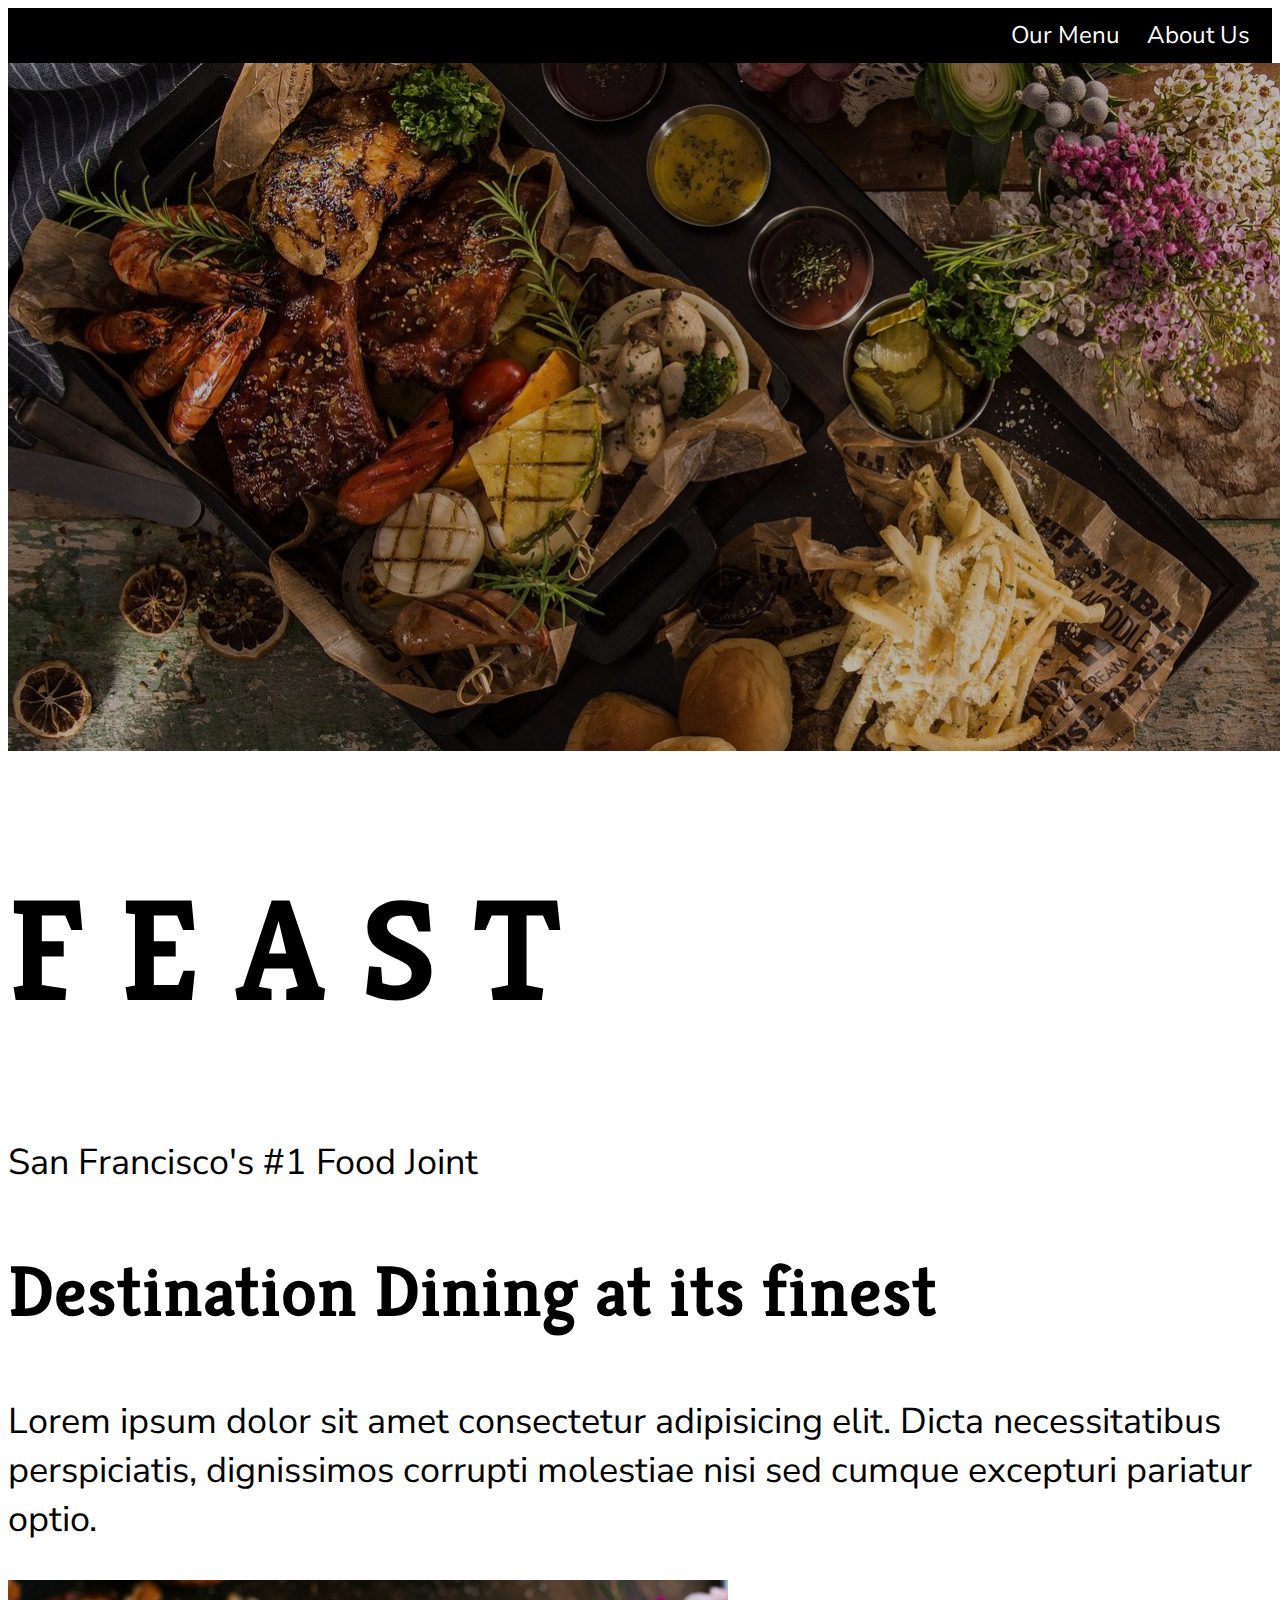
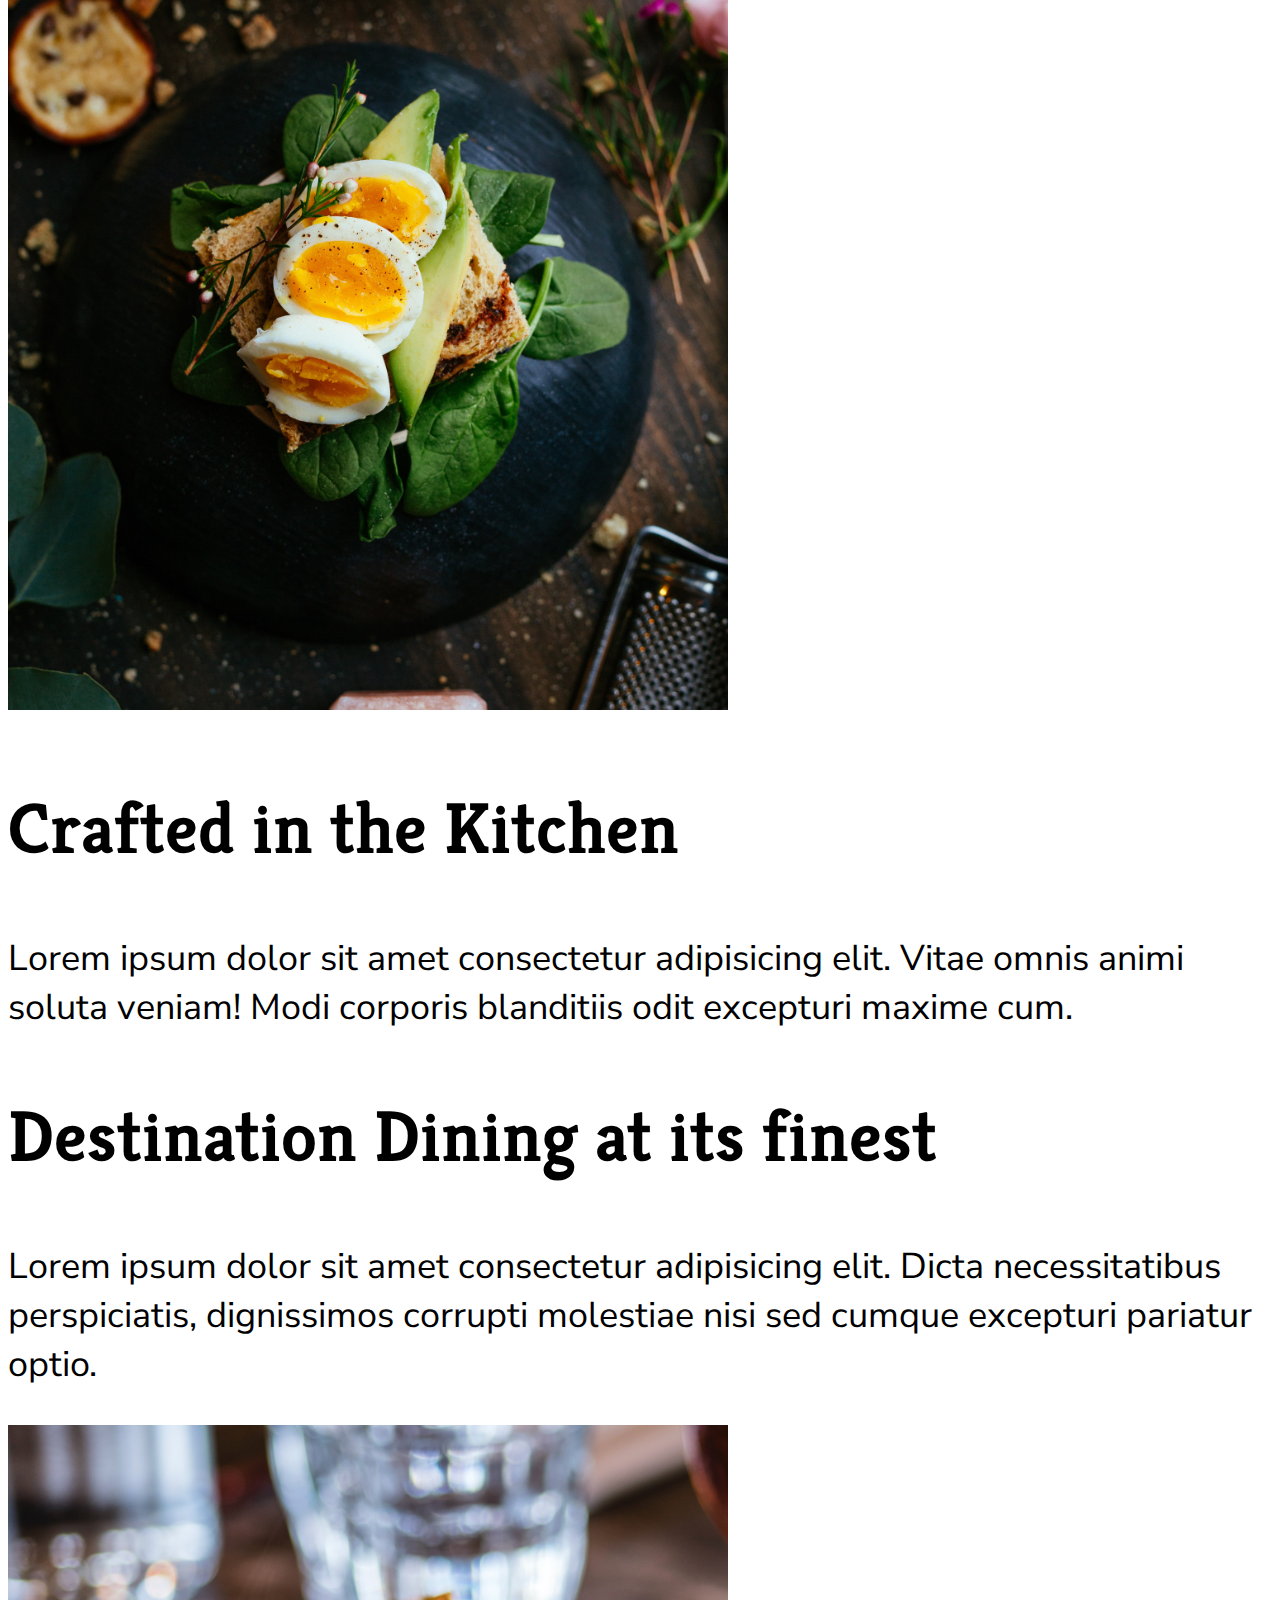
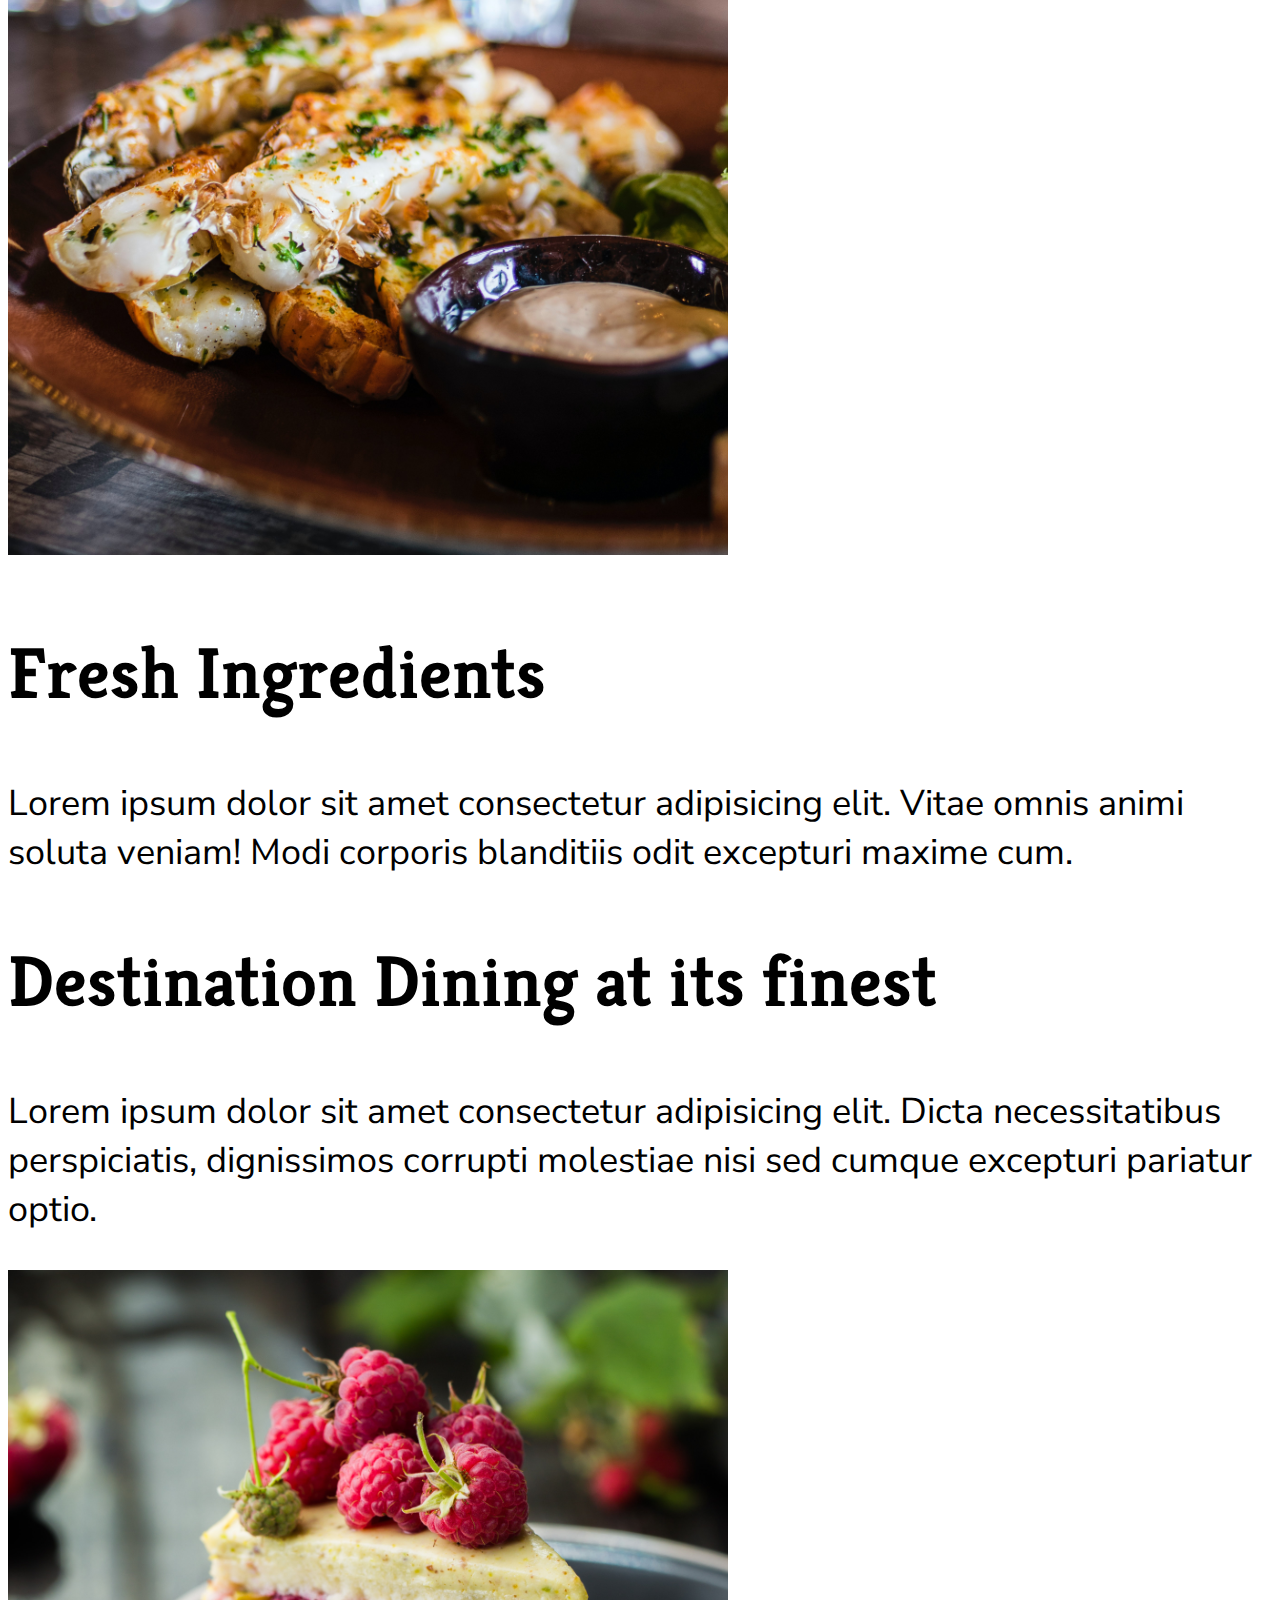
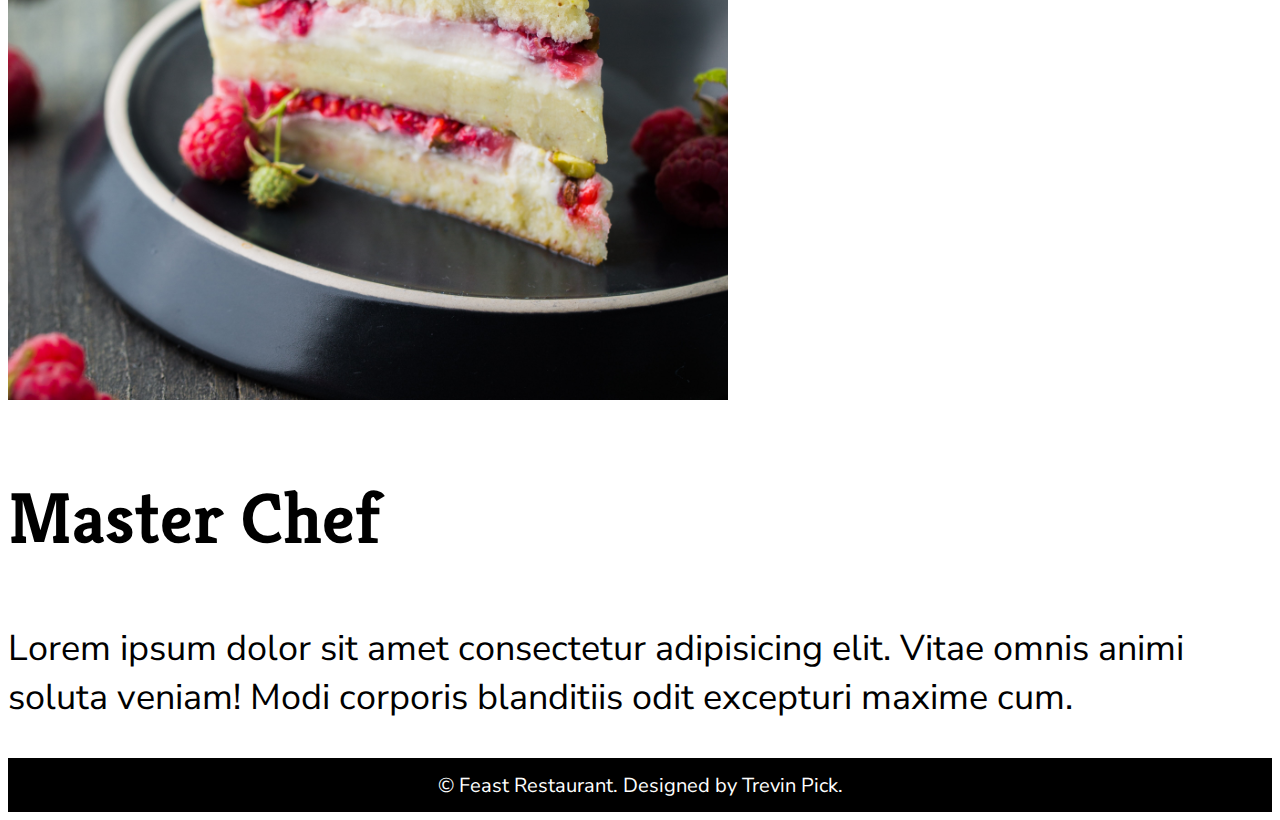
==== index.html @ 68273141 "initial version" ====
<!DOCTYPE html>
<html lang="en">

<head>
    <meta charset="utf-8">
    <meta name="viewport" content="width=device-width, initial-scale=1">
    <meta name="description" content="sample description">
    <meta name="author" content="sample author">
    <title>Feast Restaurant</title>
    <link rel="icon" href="images/favicon.ico">
    <link rel="stylesheet" href="css/site.css">
    <link rel="preconnect" href="https://fonts.googleapis.com">
    <link rel="preconnect" href="https://fonts.gstatic.com" crossorigin>
    <link href="https://fonts.googleapis.com/css2?family=Montserrat:ital@0;1&display=swap" rel="stylesheet">
</head>

<body>
    <header>
        <nav>
            <a href="menu.html">Our Menu</a>
            <a href="about.html">About Us</a>
        </nav>
    </header>

    <main>

        <div clase="hero">
            <img src="images/Hero Image.png" alt="A tabletop of delicious food">
        <div class="hero-text">
            <h1>Feast</h1>
            <p>San Francisco's #1 Food Joint</p>
        </div>
        <div>
            <h2>Destination Dining at its finest</h2>
            <p>Lorem ipsum dolor sit amet consectetur adipisicing elit. Dicta necessitatibus perspiciatis, dignissimos
                corrupti molestiae nisi sed cumque excepturi pariatur optio.</p>
        </div>
        <div>
            <img src="images/Crafted in the Kitchen.png"
                alt="A plate of spinach with toast, avocado, and eggs prested as art.">
            <div>
                <h2>Crafted in the Kitchen</h2>
                <p>Lorem ipsum dolor sit amet consectetur adipisicing elit. Vitae omnis animi soluta veniam! Modi
                    corporis blanditiis odit excepturi maxime cum.</p>
            </div>
        </div>
        <div>
            <h2>Destination Dining at its finest</h2>
            <p>Lorem ipsum dolor sit amet consectetur adipisicing elit. Dicta necessitatibus perspiciatis, dignissimos
                corrupti molestiae nisi sed cumque excepturi pariatur optio.</p>
        </div>
        <div>
            <img src="images/Fresh Ingredients.png" alt="A plate of delicious seafood with greens and dipping sauce.">
            <div>
                <h2>Fresh Ingredients</h2>
                <p>Lorem ipsum dolor sit amet consectetur adipisicing elit. Vitae omnis animi soluta veniam! Modi
                    corporis blanditiis odit excepturi maxime cum.</p>
            </div>
        </div>
        <div>
            <h2>Destination Dining at its finest</h2>
            <p>Lorem ipsum dolor sit amet consectetur adipisicing elit. Dicta necessitatibus perspiciatis, dignissimos
                corrupti molestiae nisi sed cumque excepturi pariatur optio.</p>
        </div>
        <div>
            <img src="images/Master Chef.png" alt="Raspberry layer cake on a fancy plate.">
            <div>
                <h2>Master Chef</h2>
                <p>Lorem ipsum dolor sit amet consectetur adipisicing elit. Vitae omnis animi soluta veniam! Modi
                    corporis blanditiis odit excepturi maxime cum.</p>
            </div>
        </div>
    </div>
    </main>

    <footer>
        <small class="sample-footer">&copy; Feast Restaurant. Designed by Trevin Pick.</small>
    </footer>

    <script src="js/scripts.js"></script>

</body>

</html>
---- css/site.css ----
@import url('https://fonts.googleapis.com/css2?family=Kreon&family=Nunito+Sans&display=swap');

h1 {font-size: 144px;font-family: 'Kreon', serif;}

h2 {font-size: 72px;font-family: 'Kreon', serif;}

html {font-size: 36px;font-family: 'Nunito Sans', sans-serif;}

header {font-size:.67rem;}
footer {font-size: .67rem;}

h1 {
    text-transform: uppercase;
    letter-spacing: 1rem;
}

header {
    background-color: black;
    text-align: right;
    padding: .3rem;
}

header a {
    color:white;
    text-decoration: none;
    padding: .3rem;
}

footer {
    color:white;
    background-color:black;
    text-align: center;
    padding:.3rem;
}
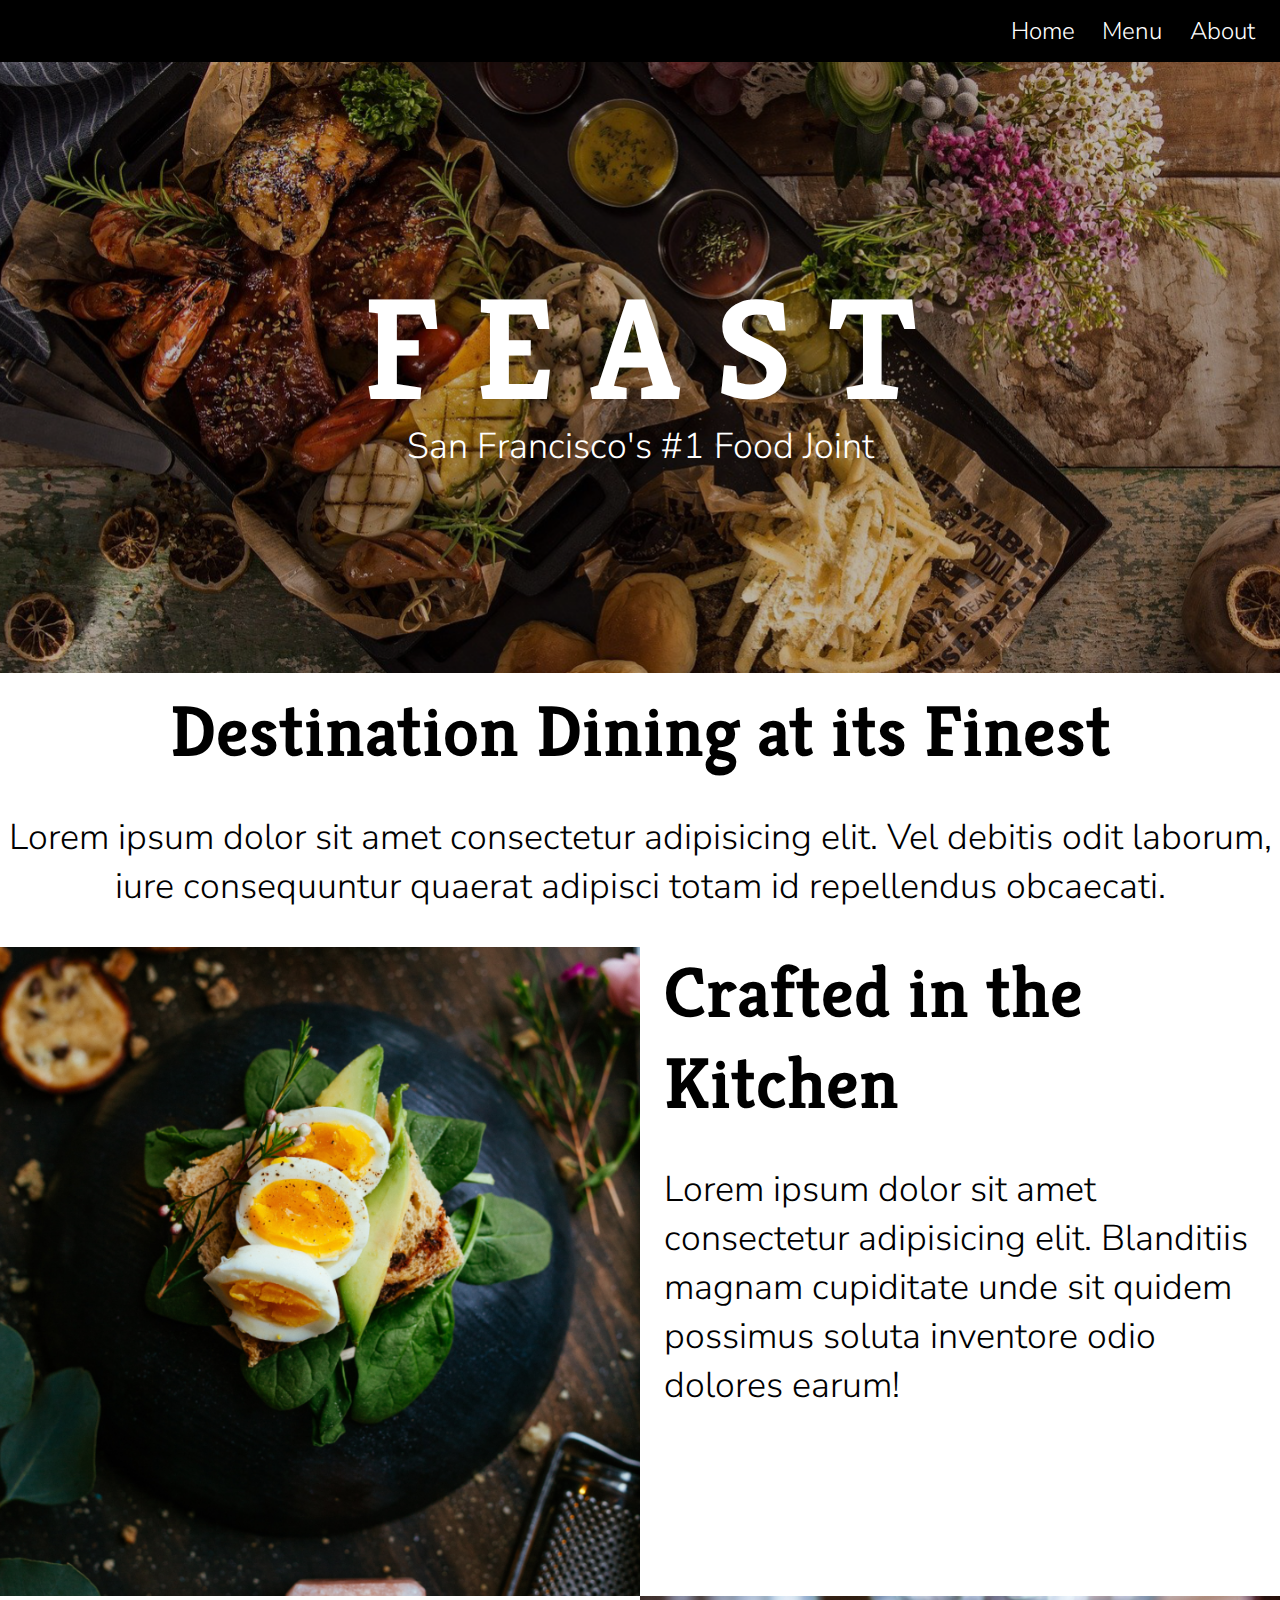
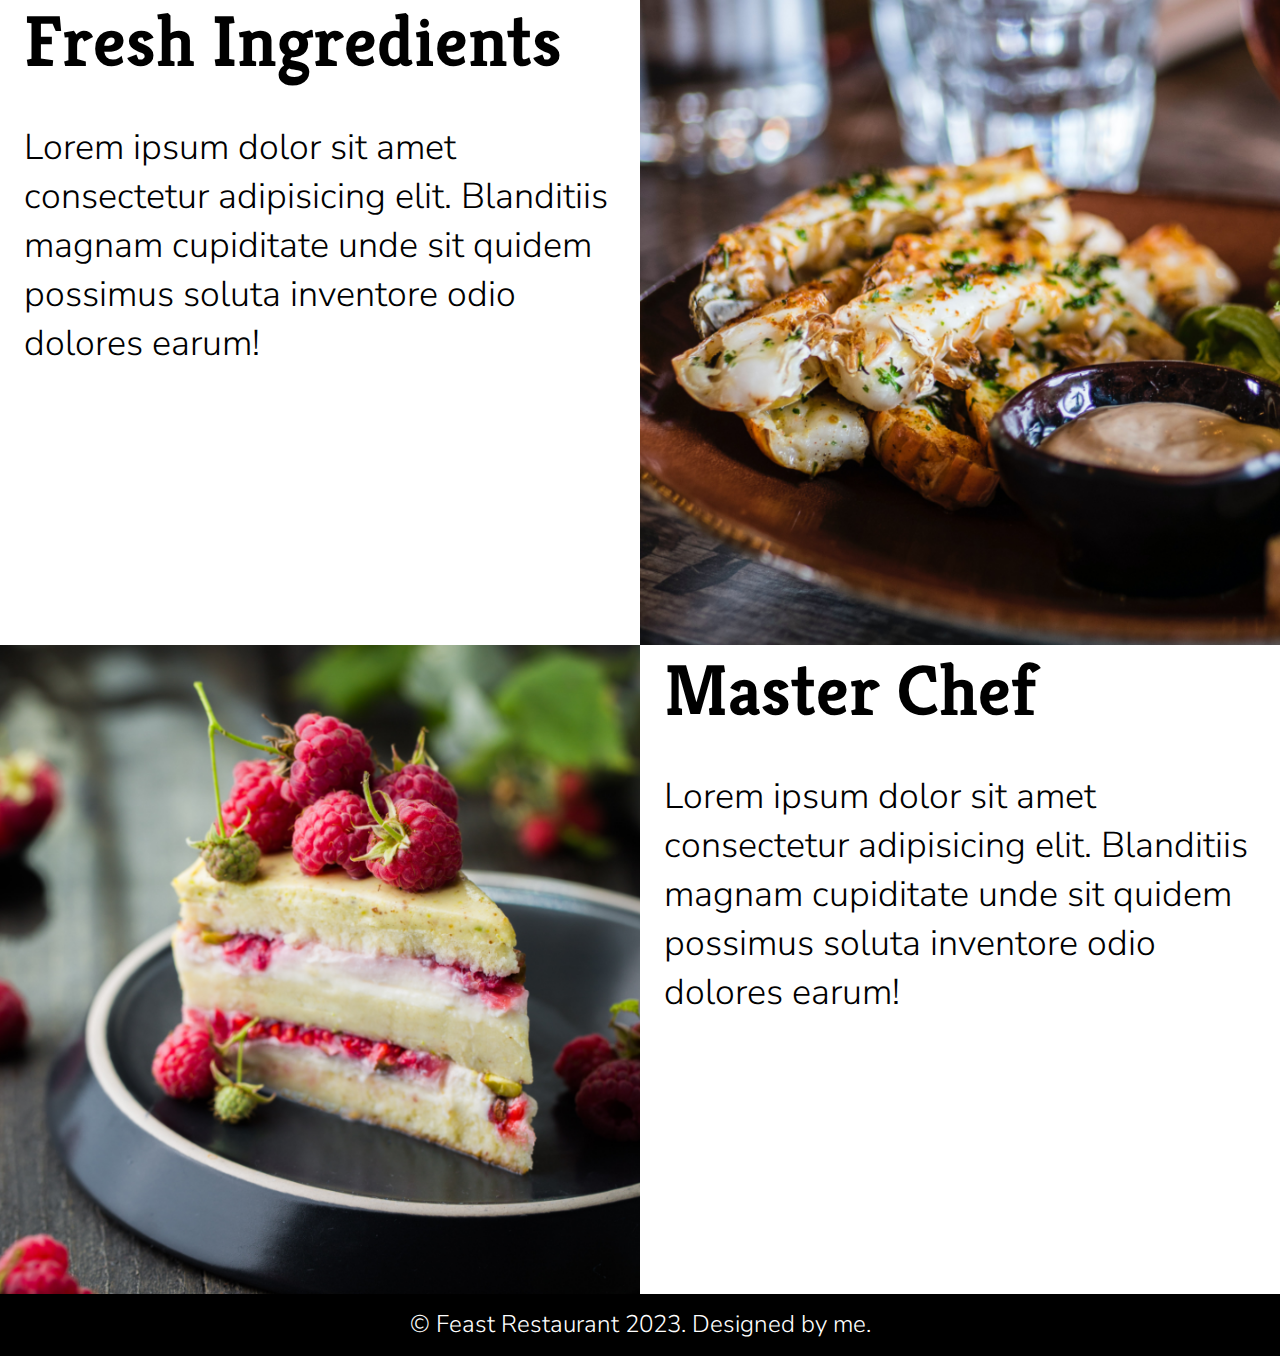
==== commit 67fb7b77: "Finish index page" ====
--- a/index.html
+++ b/index.html
@@ -2,83 +2,71 @@
 <html lang="en">
 
 <head>
-    <meta charset="utf-8">
-    <meta name="viewport" content="width=device-width, initial-scale=1">
-    <meta name="description" content="sample description">
-    <meta name="author" content="sample author">
-    <title>Feast Restaurant</title>
-    <link rel="icon" href="images/favicon.ico">
+    <title>Feast</title>
+    <link rel="icon" href="favicon.ico">
     <link rel="stylesheet" href="css/site.css">
-    <link rel="preconnect" href="https://fonts.googleapis.com">
-    <link rel="preconnect" href="https://fonts.gstatic.com" crossorigin>
-    <link href="https://fonts.googleapis.com/css2?family=Montserrat:ital@0;1&display=swap" rel="stylesheet">
 </head>
 
 <body>
     <header>
         <nav>
-            <a href="menu.html">Our Menu</a>
-            <a href="about.html">About Us</a>
+            <a href="index.html">Home</a>
+            <a href="menu.html">Menu</a>
+            <a href="about.html">About</a>
         </nav>
     </header>
-
     <main>
-
-        <div clase="hero">
-            <img src="images/Hero Image.png" alt="A tabletop of delicious food">
-        <div class="hero-text">
-            <h1>Feast</h1>
-            <p>San Francisco's #1 Food Joint</p>
-        </div>
-        <div>
-            <h2>Destination Dining at its finest</h2>
-            <p>Lorem ipsum dolor sit amet consectetur adipisicing elit. Dicta necessitatibus perspiciatis, dignissimos
-                corrupti molestiae nisi sed cumque excepturi pariatur optio.</p>
-        </div>
-        <div>
-            <img src="images/Crafted in the Kitchen.png"
-                alt="A plate of spinach with toast, avocado, and eggs prested as art.">
-            <div>
-                <h2>Crafted in the Kitchen</h2>
-                <p>Lorem ipsum dolor sit amet consectetur adipisicing elit. Vitae omnis animi soluta veniam! Modi
-                    corporis blanditiis odit excepturi maxime cum.</p>
+        <div class="hero">
+            <img src="images/Hero Image.png" alt="" aria-hidden="true">
+            <div class="hero-text">
+                <h1>Feast</h1>
+                <p>San Francisco's #1 Food Joint</p>
             </div>
         </div>
-        <div>
-            <h2>Destination Dining at its finest</h2>
-            <p>Lorem ipsum dolor sit amet consectetur adipisicing elit. Dicta necessitatibus perspiciatis, dignissimos
-                corrupti molestiae nisi sed cumque excepturi pariatur optio.</p>
+        <div class="main-info">
+            <h2>Destination Dining at its Finest</h2>
+            <p>
+                Lorem ipsum dolor sit amet consectetur adipisicing elit. Vel debitis odit laborum, iure consequuntur
+                quaerat adipisci totam id repellendus obcaecati.
+            </p>
         </div>
-        <div>
-            <img src="images/Fresh Ingredients.png" alt="A plate of delicious seafood with greens and dipping sauce.">
-            <div>
-                <h2>Fresh Ingredients</h2>
-                <p>Lorem ipsum dolor sit amet consectetur adipisicing elit. Vitae omnis animi soluta veniam! Modi
-                    corporis blanditiis odit excepturi maxime cum.</p>
+        <div class="highlights">
+            <img src="images/Crafted in the Kitchen.png"
+                alt="A plate of spinach with toast, avacado, and eggs present as art." class="left">
+            <div class="highlights-text">
+                <h2>Crafted in the Kitchen</h2>
+                <p>
+                    Lorem ipsum dolor sit amet consectetur adipisicing elit. Blanditiis magnam cupiditate unde sit
+                    quidem possimus soluta inventore odio dolores earum!
+                </p>
             </div>
         </div>
-        <div>
-            <h2>Destination Dining at its finest</h2>
-            <p>Lorem ipsum dolor sit amet consectetur adipisicing elit. Dicta necessitatibus perspiciatis, dignissimos
-                corrupti molestiae nisi sed cumque excepturi pariatur optio.</p>
-        </div>
-        <div>
-            <img src="images/Master Chef.png" alt="Raspberry layer cake on a fancy plate.">
-            <div>
-                <h2>Master Chef</h2>
-                <p>Lorem ipsum dolor sit amet consectetur adipisicing elit. Vitae omnis animi soluta veniam! Modi
-                    corporis blanditiis odit excepturi maxime cum.</p>
+        <div class="highlights">
+            <img src="images/Fresh Ingredients.png"
+                alt="A plate of beautifully-spiced seafood with greens and a dipping sauce." class="right">
+            <div class="highlights-text">
+                <h2>Fresh Ingredients</h2>
+                <p>
+                    Lorem ipsum dolor sit amet consectetur adipisicing elit. Blanditiis magnam cupiditate unde sit
+                    quidem possimus soluta inventore odio dolores earum!
+                </p>
             </div>
         </div>
-    </div>
+        <div class="highlights">
+            <img src="images/Master Chef.png"
+                alt="A raspberry layer cake slice with fresh raspberries on top. Served on a fancy plate." class="left">
+            <div class="highlights-text">
+                <h2>Master Chef</h2>
+                <p>
+                    Lorem ipsum dolor sit amet consectetur adipisicing elit. Blanditiis magnam cupiditate unde sit
+                    quidem possimus soluta inventore odio dolores earum!
+                </p>
+            </div>
+        </div>
     </main>
-
     <footer>
-        <small class="sample-footer">&copy; Feast Restaurant. Designed by Trevin Pick.</small>
+        &copy; Feast Restaurant 2023. Designed by me.
     </footer>
-
-    <script src="js/scripts.js"></script>
-
 </body>
 
 </html>--- a/css/site.css
+++ b/css/site.css
@@ -1,35 +1,101 @@
+@import url('https://fonts.googleapis.com/css2?family=Kreon:wght@700&family=Nunito+Sans:ital,wght@0,300;1,300&display=swap');
 
-@import url('https://fonts.googleapis.com/css2?family=Kreon&family=Nunito+Sans&display=swap');
+html {
+   font-family: 'Nunito Sans', sans-serif;
+   font-weight: 300;
+   font-size: 36px;
+}
 
-h1 {font-size: 144px;font-family: 'Kreon', serif;}
+body {
+   max-width: 1440px;
+   margin: auto;
+}
 
-h2 {font-size: 72px;font-family: 'Kreon', serif;}
-
-html {font-size: 36px;font-family: 'Nunito Sans', sans-serif;}
-
-header {font-size:.67rem;}
-footer {font-size: .67rem;}
+h1, h2, h3, h4, h5, h6 {
+   font-family: 'Kreon', serif;
+   font-weight: 700;
+}
 
 h1 {
-    text-transform: uppercase;
-    letter-spacing: 1rem;
+   font-size: 4rem;
+   text-transform: uppercase;
+   letter-spacing: 1rem;
+   margin: 0;
+   line-height: 1em;
+   text-indent: 1rem;
+}
+
+h2 {
+   font-size: 2rem;
+   margin: 0;
 }
 
 header {
-    background-color: black;
-    text-align: right;
-    padding: .3rem;
+   background-color: #000000;
+   font-size: .67rem;
+   text-align: right;
+   padding: .4rem;
 }
 
 header a {
-    color:white;
-    text-decoration: none;
-    padding: .3rem;
+   color: #ffffff;
+   text-decoration: none;
+   padding: .3rem;
 }
 
 footer {
-    color:white;
-    background-color:black;
-    text-align: center;
-    padding:.3rem;
+   color: #ffffff;
+   background-color: #000000;
+   font-size: .67rem;
+   padding: .4rem;
+   text-align: center;
+}
+
+.hero {
+   text-align: center;
+   color: #ffffff;
+   position: relative;
+}
+
+.hero img {
+   max-width: 100%;
+}
+
+.hero-text {
+   position: absolute;
+   top: 50%;
+   left: 50%;
+   transform: translate(-50%, -50%);
+}
+
+.hero-text p {
+   margin: 0;
+}
+
+.main-info {
+   text-align: center;
+}
+
+.highlights {
+   display: flow-root;
+}
+
+.highlights .left {
+   width: 50%;
+   float: left;
+}
+
+.highlights .right {
+   width: 50%;
+   float: right;
+}
+
+.highlights-text {
+   display: inline-block;
+   width: 50%;
+}
+
+.highlights-text h2, .highlights-text p {
+   padding-left: .67rem;
+   padding-right: .67rem;
 }